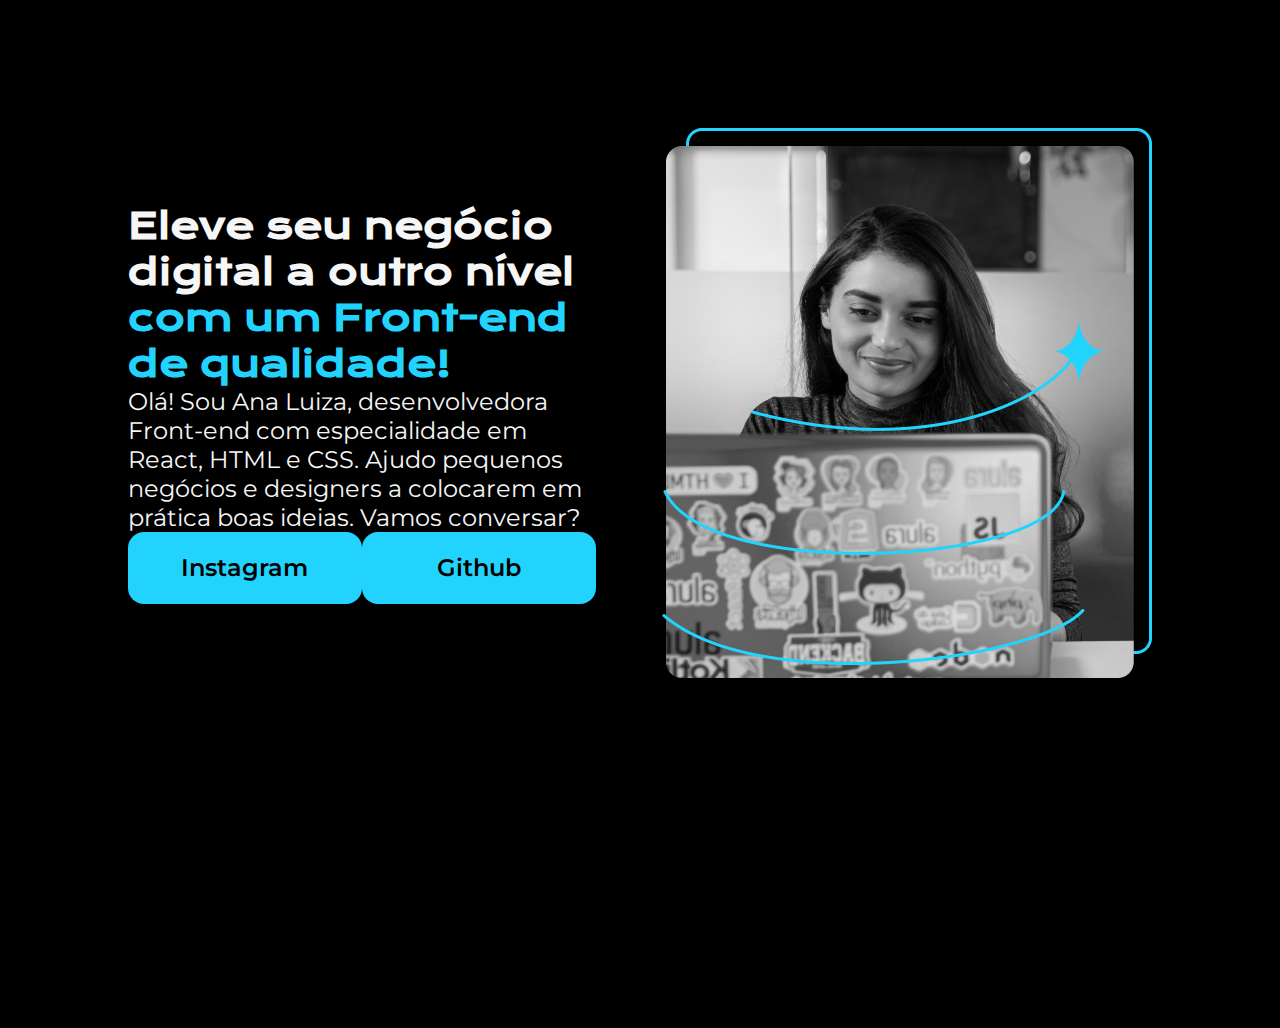
==== HTML-CSS/html/index.html @ 1080e55c "Merge pull request #2 from mrmarins/up-arquivos" ====
<!DOCTYPE html>
<html lang="pt-br">
<head>
    <meta charset="UTF-8">
    <meta http-equiv="X-UA-Compatible" content="IE=edge">
    <meta name="viewport" content="width=device-width, initial-scale=1.0">
    <title>Portfolio</title> 
    <link rel="stylesheet" href="style.css">

</head>
<body>
    <header></header>
    <main class="apresentacao">
        <section class="apresentacao-conteudo">
            <h1 class="apresentacao-conteudo-titulo">Eleve seu negócio digital a outro nível <strong class="destaque-titulo">com um Front-end de qualidade!</strong></h1>
            <p class="paragrafo-h1">Olá! Sou Ana Luiza, desenvolvedora Front-end com especialidade em React, HTML e CSS. Ajudo pequenos negócios e designers a colocarem em prática boas ideias. Vamos conversar?</p>
            <div class="apresentacao-link">
                <a class="apresentacao-site" href="https://instagram.com">Instagram</a>
                <a class="apresentacao-site" href="https://github.com/mrmarins/curso-alura" alt="Github">Github</a>
            </div>
        </section>
        <img src="Imagem.png" alt="Foto do programador">
    </main>
</body>
</html>
---- HTML-CSS/html/style.css ----
@import url('https://fonts.googleapis.com/css2?family=Krona+One&family=Montserrat:wght@400;600&display=swap');

*{ /* * serve para limpar todos os padrões dos navegadores */
    margin:0;
    padding:0;
}

body{
    height: 100vh; /*altura do viewport height, 100% do navegador*/
    box-sizing: border-box; /*serve para encolher o elemnento filho para nunca sair do elemento pai*/
    background-color: #000000;
    color: #f6f6f6;
}

.destaque-titulo {
    color: #22D4FD;
}

.apresentacao{
    margin: 10%;
    display: flex;    
    justify-content: space-between; /* separa seção */
    align-items: center;
}

.apresentacao-conteudo{
    width: 467.71px;
}

.apresentacao-conteudo-titulo{
    font-size: 36px;
    font-family: 'Krona One', sans-serif;
    
}

.paragrafo-h1{
    font-size: 24px;
    font-family: 'Montserrat', sans-serif;
    
}

.apresentacao-link{
    display: flex; /*colocar essa propriedade quando for elemento filho*/
    justify-content: space-between;
}

.apresentacao-site{
    background-color: #22D4FD;
    color: #000000;
    width: 280px;
    text-align: center;
    border-radius: 16px;
    font-size: 24px;
    font-weight: 600;
    padding: 21.5px 0px;
    text-decoration: none;
    font-family: 'Montserrat', sans-serif;
    
}
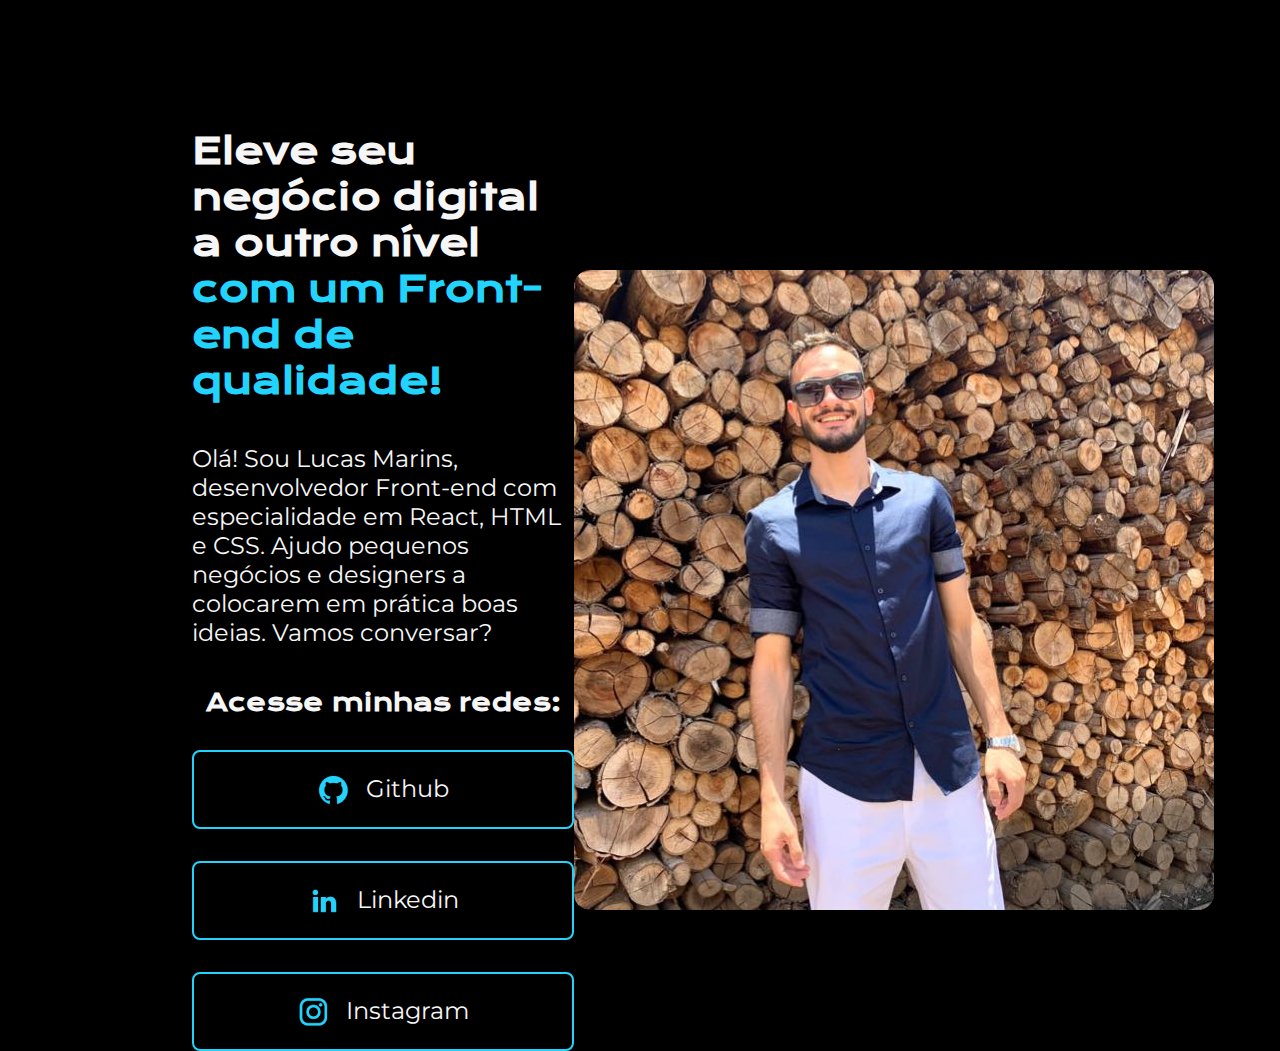
==== commit 1688094e: "Merge pull request #3 from mrmarins/up-arquivos" ====
--- a/HTML-CSS/html/index.html
+++ b/HTML-CSS/html/index.html
@@ -13,13 +13,24 @@
     <main class="apresentacao">
         <section class="apresentacao-conteudo">
             <h1 class="apresentacao-conteudo-titulo">Eleve seu negócio digital a outro nível <strong class="destaque-titulo">com um Front-end de qualidade!</strong></h1>
-            <p class="paragrafo-h1">Olá! Sou Ana Luiza, desenvolvedora Front-end com especialidade em React, HTML e CSS. Ajudo pequenos negócios e designers a colocarem em prática boas ideias. Vamos conversar?</p>
+            <p class="paragrafo-h1">Olá! Sou Lucas Marins, desenvolvedor Front-end com especialidade em React, HTML e CSS. Ajudo pequenos negócios e designers a colocarem em prática boas ideias. Vamos conversar?</p>
             <div class="apresentacao-link">
-                <a class="apresentacao-site" href="https://instagram.com">Instagram</a>
-                <a class="apresentacao-site" href="https://github.com/mrmarins/curso-alura" alt="Github">Github</a>
+                <h2 class="apresentacao-sub">Acesse minhas redes:</h2>
+                <a class="apresentacao-redes" href="https://github.com/mrmarins/curso-alura" alt="Github">
+                    <img src="assets/github.png" alt="imagem logo github">
+                    Github                    
+                </a>
+                <a class="apresentacao-redes" href="https://www.linkedin.com/in/lucas-marins-58242b244/">
+                    <img src="assets/linkedin.png" alt="imagem logo linkedin">
+                    Linkedin                    
+                </a>
+                <a class="apresentacao-redes" href="https://instagram.com">
+                    <img src="assets/instagram.png" alt="imagem logo instagram">
+                    Instagram                    
+                </a>                               
             </div>
         </section>
-        <img src="Imagem.png" alt="Foto do programador">
+        <img class="img" src="imagem-lucas.jpg" alt="Foto do programador">
     </main>
 </body>
 </html>--- a/HTML-CSS/html/style.css
+++ b/HTML-CSS/html/style.css
@@ -1,13 +1,13 @@
 @import url('https://fonts.googleapis.com/css2?family=Krona+One&family=Montserrat:wght@400;600&display=swap');
 
-*{ /* * serve para limpar todos os padrões dos navegadores */
+*{                                           /* * serve para limpar todos os padrões dos navegadores */
     margin:0;
     padding:0;
 }
 
 body{
-    height: 100vh; /*altura do viewport height, 100% do navegador*/
-    box-sizing: border-box; /*serve para encolher o elemnento filho para nunca sair do elemento pai*/
+    height: 100vh;                          /*altura do viewport height, 100% do navegador*/
+    box-sizing: border-box;                 /*serve para encolher o elemnento filho para nunca sair do elemento pai*/
     background-color: #000000;
     color: #f6f6f6;
 }
@@ -17,14 +17,17 @@
 }
 
 .apresentacao{
-    margin: 10%;
+    margin: 10% 15%;
     display: flex;    
-    justify-content: space-between; /* separa seção */
+    justify-content: space-between;         /* separa seção */
     align-items: center;
 }
 
 .apresentacao-conteudo{
     width: 467.71px;
+    display: flex;
+    flex-direction: column;                 /* divisão das colunas, itens da classe */
+    gap: 40px;                              /* espaçamento da colunas */
 }
 
 .apresentacao-conteudo-titulo{
@@ -40,21 +43,44 @@
 }
 
 .apresentacao-link{
-    display: flex; /*colocar essa propriedade quando for elemento filho*/
+    display: flex;                          /*colocar essa propriedade quando for elemento filho*/
     justify-content: space-between;
+    flex-direction: column;
+    align-items: center;
+    gap: 32px;
+    
 }
 
-.apresentacao-site{
-    background-color: #22D4FD;
-    color: #000000;
-    width: 280px;
-    text-align: center;
-    border-radius: 16px;
+.apresentacao-sub{
+    font-family: 'Krona One', sans-serif;
+    font-weight: 400px;
     font-size: 24px;
-    font-weight: 600;
+}
+
+
+.apresentacao-redes{
+    /* background-color: #22D4FD; */
+     /* border-style: solid; */
+    display: flex;
+    justify-content: center;                /* leva o conteúdo no eixo do flexbox */                                                                                                                                                                      
+    gap: 16px;
+    border: 2px solid #22D4FD; 
+    color: #f6f6f6;    
+    text-align: center;;   
+    border-radius: 8px;
+    font-size: 24px;
+    font-weight: 600px;
     padding: 21.5px 0px;
     text-decoration: none;
     font-family: 'Montserrat', sans-serif;
+    width: 378px;
     
 }
 
+ .apresentacao-redes:hover{                 /*estiliza o botao quando a seta do mouse passa por cima */
+    background-color: #272727;
+}
+
+.img{
+    border-radius: 16px;
+}
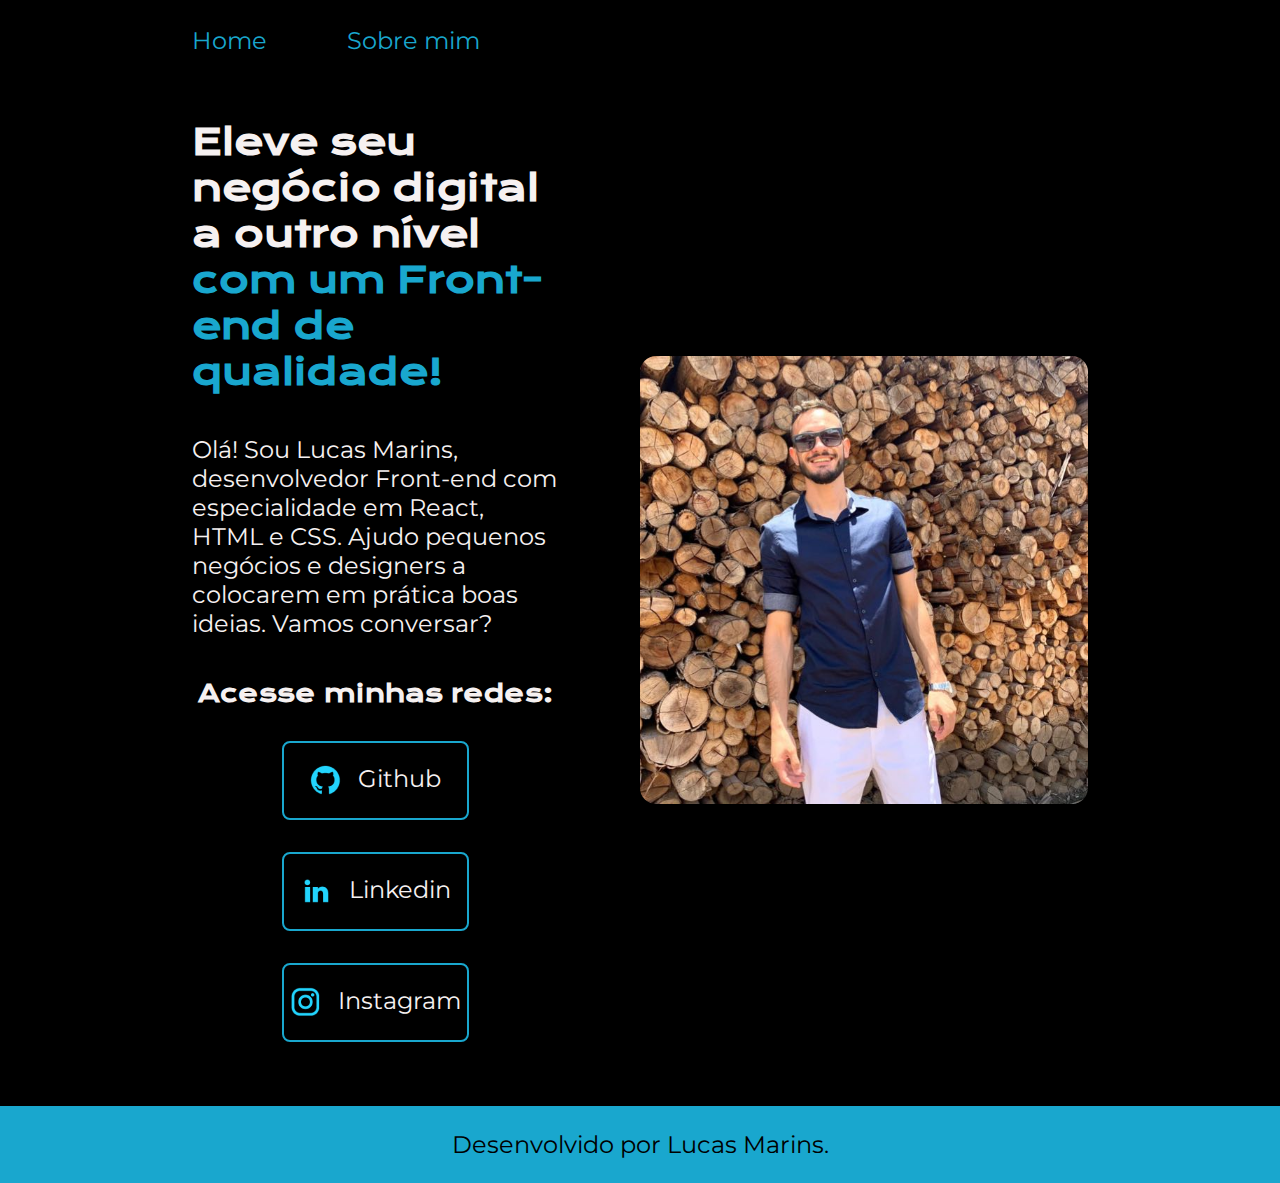
==== commit 7b0788da: "arquivos iniciais" ====
--- a/HTML-CSS/html/index.html
+++ b/HTML-CSS/html/index.html
@@ -5,11 +5,16 @@
     <meta http-equiv="X-UA-Compatible" content="IE=edge">
     <meta name="viewport" content="width=device-width, initial-scale=1.0">
     <title>Portfolio</title> 
-    <link rel="stylesheet" href="style.css">
+    <link rel="stylesheet" href="styles/style.css">
 
 </head>
 <body>
-    <header></header>
+    <header class="cabecalho">
+        <nav class="cabecalho_menu">
+            <a class="cabecalho_menu_link" href="index.html">Home</a>
+            <a class="cabecalho_menu_link" href="about.html">Sobre mim</a>
+        </nav>
+    </header>
     <main class="apresentacao">
         <section class="apresentacao-conteudo">
             <h1 class="apresentacao-conteudo-titulo">Eleve seu negócio digital a outro nível <strong class="destaque-titulo">com um Front-end de qualidade!</strong></h1>
@@ -24,13 +29,16 @@
                     <img src="assets/linkedin.png" alt="imagem logo linkedin">
                     Linkedin                    
                 </a>
-                <a class="apresentacao-redes" href="https://instagram.com">
+                <a class="apresentacao-redes" href="https://instagram.com/lucasssmarins">
                     <img src="assets/instagram.png" alt="imagem logo instagram">
                     Instagram                    
                 </a>                               
             </div>
         </section>
-        <img class="img" src="imagem-lucas.jpg" alt="Foto do programador">
+        <img class="img" src="assets/imagem-lucas.jpg" alt="Foto do programador">
     </main>
+    <footer class="rodape">
+        <p>Desenvolvido por Lucas Marins.</p>
+    </footer>
 </body>
 </html>--- a/HTML-CSS/html/styles/style.css
+++ b/HTML-CSS/html/styles/style.css
@@ -0,0 +1,127 @@
+@import url('https://fonts.googleapis.com/css2?family=Krona+One&family=Montserrat:wght@400;600&display=swap');
+
+:root{ /* criar variáveis para alterar toda cor de um determinado item de uma vez*/
+    --cor-primaria: #000000;
+    --cor-secundaria: #F6F1F1;
+    --cor-terciaria: #19A7CE;
+    --cor-hover: #146C94; 
+
+    --fonte-primaria: 'Krona One', sans-serif;
+    --fonte-secundaria: 'Montserrat', sans-serif;
+}
+
+*{                                           /* * serve para limpar todos os padrões dos navegadores */
+    margin:0;
+    padding:0;
+}
+
+body{
+    /* height: 100vh;                          altura do viewport height, 100% do navegador */
+    box-sizing: border-box;                 /*serve para encolher o elemnento filho para nunca sair do elemento pai*/
+    background-color: var(--cor-primaria);
+    color: var(--cor-secundaria);
+}
+
+.cabecalho{
+    padding: 2% 0 0 15%;
+}
+
+.cabecalho_menu{
+    display: flex;
+    gap: 80px;
+}
+
+.cabecalho_menu_link{
+    font-family: var(--fonte-secundaria);
+    font-size: 1.5rem;
+    font-weight: 600px;
+    color: var(--cor-terciaria);
+    text-decoration: none;
+}
+
+.apresentacao{
+    padding: 5% 15%;
+    display: flex;    
+    justify-content: space-between;         /* separa seção */
+    align-items: center;
+    gap: 82px;
+}
+
+.apresentacao-conteudo{
+    width: 467.71px;
+    display: flex;
+    flex-direction: column;                 /* divisão das colunas, itens da classe */
+    gap: 40px;                              /* espaçamento da colunas */
+}
+
+.apresentacao-conteudo-titulo{
+    font-size: 2.25rem;
+    font-family: var(--fonte-primaria);
+    
+}
+
+.destaque-titulo {
+    color: var(--cor-terciaria);
+}
+
+.paragrafo-h1{
+    font-size: 1.5rem;
+    font-family: var(--fonte-secundaria);
+    
+}
+
+.apresentacao-link{
+    display: flex;                          /*colocar essa propriedade quando for elemento filho*/
+    justify-content: space-between;
+    flex-direction: column;
+    align-items: center;
+    gap: 32px;
+    
+}
+
+.apresentacao-sub{
+    font-family: var(--fonte-primaria);
+    font-weight: 400px;
+    font-size: 1.5rem;
+}
+
+
+.apresentacao-redes{
+    /* background-color: #22D4FD; */
+     /* border-style: solid; */
+    display: flex;
+    justify-content: center;                /* leva o conteúdo no eixo do flexbox */                                                             
+    gap: 16px;
+    border: 2px solid var(--cor-terciaria); 
+    color: var(--cor-secundaria);    
+    text-align: center;;   
+    border-radius: 8px;
+    font-size: 1.5rem;
+    font-weight: 600px;
+    padding: 21.5px 0px;
+    text-decoration: none;
+    font-family: var(--fonte-secundaria);
+    width: 50%;
+    
+}
+
+ .apresentacao-redes:hover{                 /*estiliza o botao quando a seta do mouse passa por cima */
+    background-color: var(--cor-hover);
+}
+
+.img{
+    border-radius: 16px;
+    width: 50%;
+}
+
+.rodape{
+    color: var(--cor-primaria);
+    background-color: var(--cor-terciaria);
+    padding: 24px;
+    text-align: center;
+    font-family: var(--fonte-secundaria);
+    font-size: 1.5rem;
+    font-weight: 400;
+}
+
+@media (max-width:1200px) {}